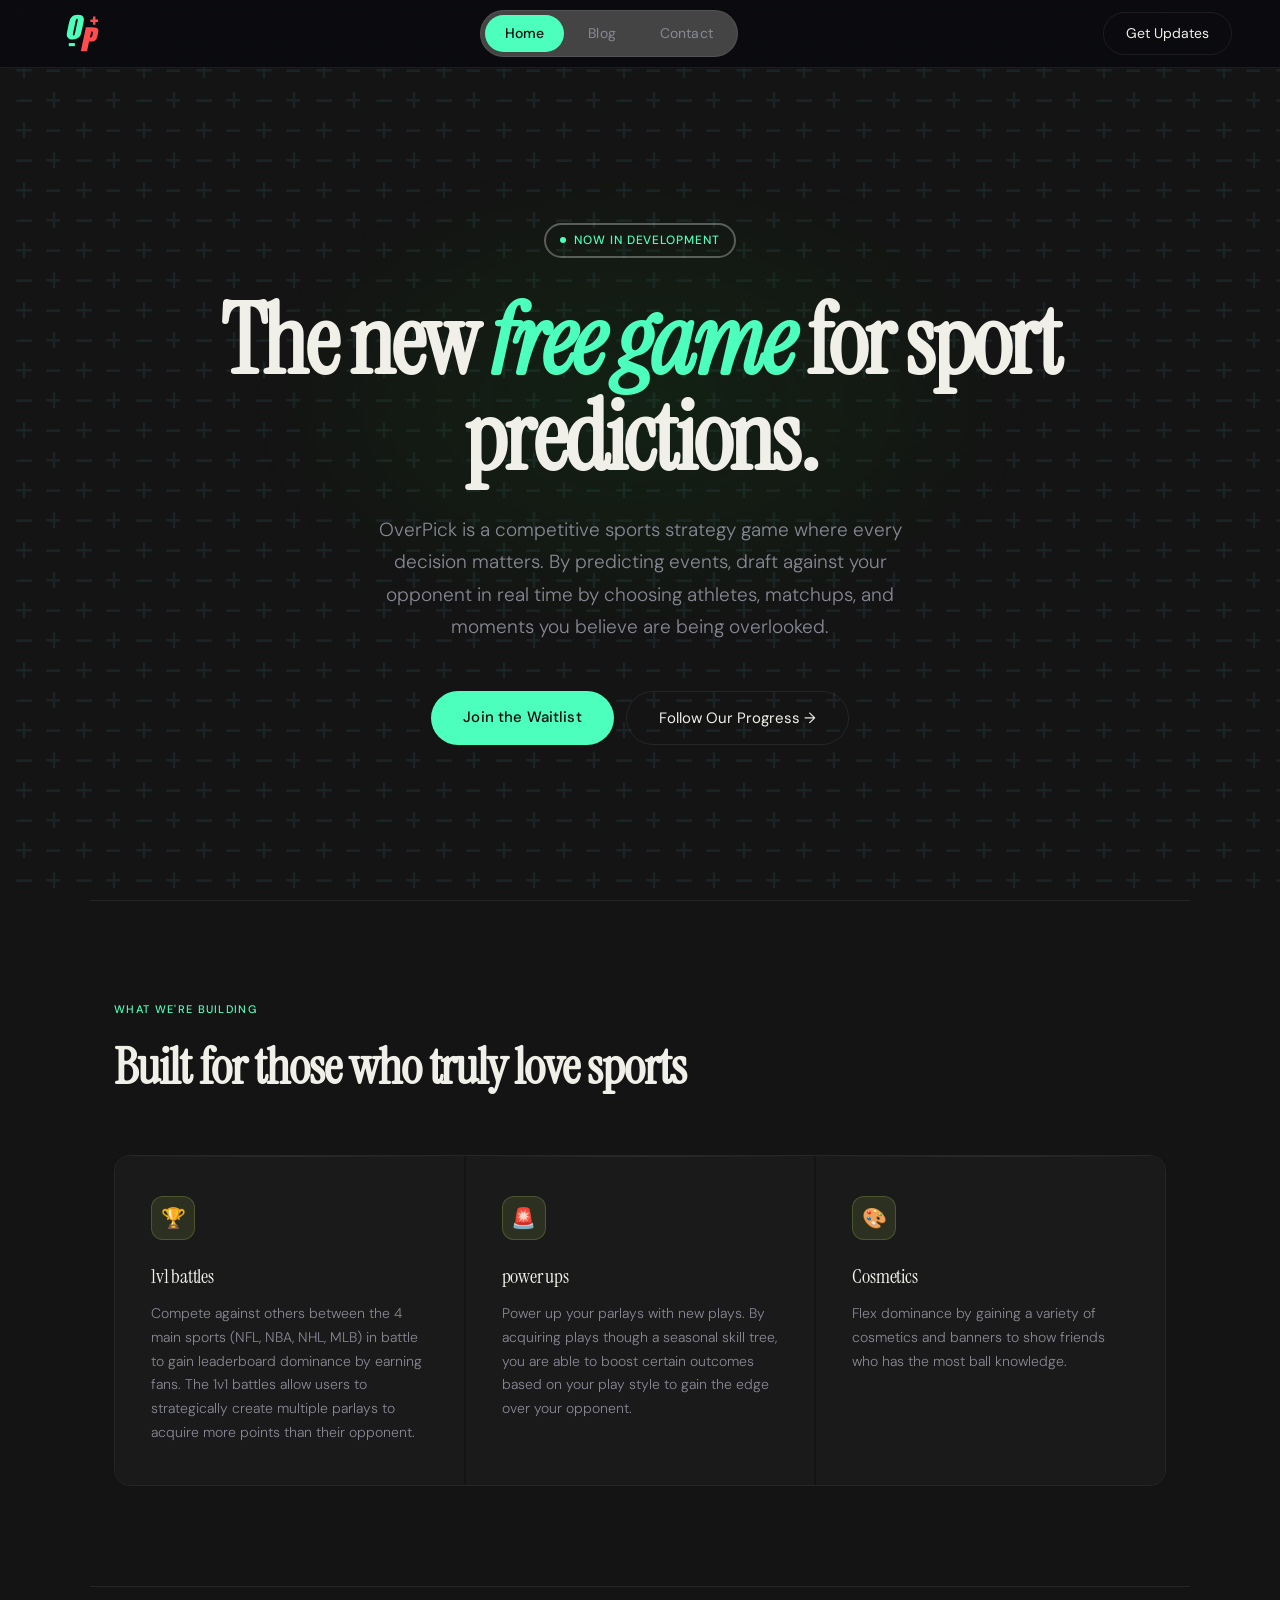
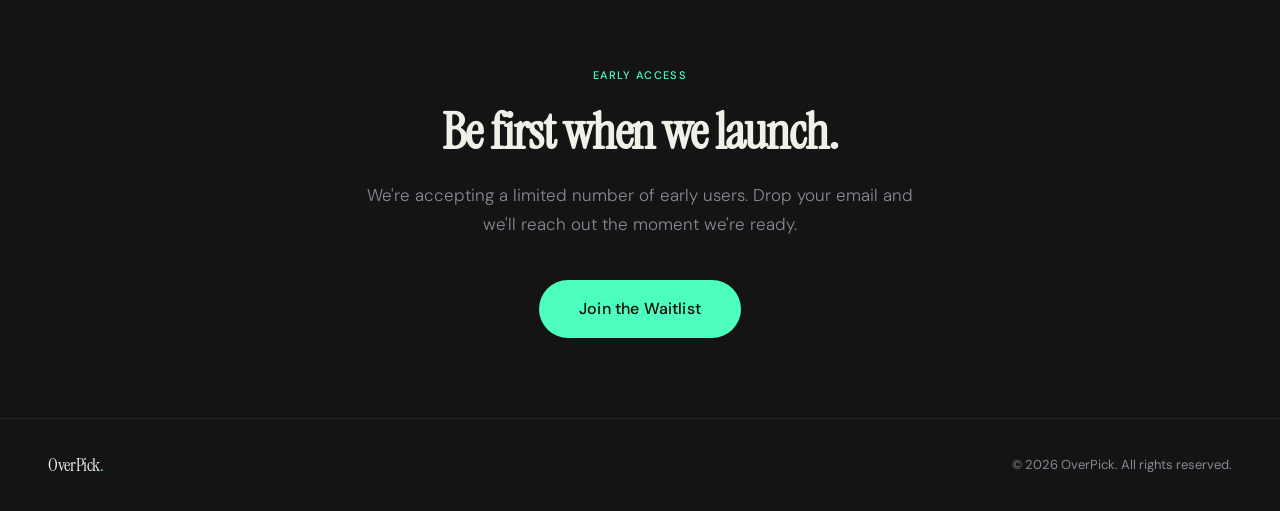
==== index.html @ cc649f31 "add favicon" ====
<!DOCTYPE html>
<html lang="en">
<head>
    <meta charset="UTF-8" />
    <meta name="viewport" content="width=device-width, initial-scale=1.0"/>
    <title>OverPick — The App</title>
    <link rel="preconnect" href="https://fonts.googleapis.com">
    <link rel="preconnect" href="https://fonts.gstatic.com" crossorigin>
    <link href="https://fonts.googleapis.com/css2?family=Instrument+Serif:ital@0;1&family=DM+Sans:ital,opsz,wght@0,9..40,300;0,9..40,400;0,9..40,500;1,9..40,300&display=swap" rel="stylesheet">
    <link rel="stylesheet" href="styles.css">
    <link rel="icon" type="image/x-icon" href="./images/OpLogo1.svg">
</head>
<body>

<!-- ── NAVIGATION ── -->
<nav>
    <a class="nav-logo" href="index.html"><img src="./images/OpLogo1.svg" alt="OverPick"></a>
    <div class="nav-tabs">
        <a class="nav-tab" href="index.html">Home</a>
        <a class="nav-tab" href="blog.html">Blog</a>
        <a class="nav-tab" href="contact.html">Contact</a>
    </div>
    <a class="nav-cta" href="contact.html">Get Updates</a>
</nav>

<!-- ── PAGE CONTENT ── -->
<div class="page-content">

    <!-- Hero -->
    <section class="hero">
        <div class="hero-glow"></div>
        <div class="hero-badge">
            <div class="hero-badge-dot"></div>
            Now in Development
        </div>
        <h1>The new <em>free game</em> for sport predictions.</h1>
        <p class="hero-sub">
            OverPick is a competitive sports strategy game where every decision matters.
            By predicting events, draft against your opponent in real time by choosing athletes, matchups, and moments you believe are being overlooked.
        </p>
        <div class="hero-buttons">
            <a class="btn-primary" href="contact.html">Join the Waitlist</a>
            <a class="btn-secondary" href="blog.html">Follow Our Progress →</a>
        </div>
    </section>

    <hr class="divider">

    <!-- Features -->
    <section class="section">
        <div class="section-label">What We're Building</div>
        <h2 class="section-title">Built for those who truly love sports</h2>
        <div class="features-grid">
            <div class="feature-card">
                <div class="feature-icon">🏆</div>
                <div class="feature-title">1v1 battles</div>
                <p class="feature-desc">
                    Compete against others between the 4 main sports (NFL, NBA, NHL, MLB) in battle to gain leaderboard dominance by earning fans.
                    The 1v1 battles allow users to strategically create multiple parlays to acquire more points than their opponent.
                </p>
            </div>
            <div class="feature-card">
                <div class="feature-icon">🚨</div>
                <div class="feature-title">power ups</div>
                <p class="feature-desc">
                    Power up your parlays with new plays. By acquiring plays though a seasonal skill tree,
                    you are able to boost certain outcomes based on your play style to gain the edge over your opponent.
                </p>
            </div>
            <div class="feature-card">
                <div class="feature-icon">🎨</div>
                <div class="feature-title">Cosmetics</div>
                <p class="feature-desc">Flex dominance by gaining a variety of cosmetics and banners to show friends who has the most ball knowledge.</p>
            </div>
        </div>
    </section>

    <hr class="divider">


    <!-- CTA Strip -->
    <section class="section" style="text-align: center; padding: 80px 24px;">
        <div class="section-label">Early Access</div>
        <h2 class="section-title" style="margin: 0 auto 20px;">Be first when we launch.</h2>
        <p class="section-body" style="margin: 0 auto 40px;">
            We're accepting a limited number of early users. Drop your email and we'll reach out the moment we're ready.
        </p>
        <a class="btn-primary" href="contact.html" style="font-size: 16px; padding: 16px 40px;">
            Join the Waitlist
        </a>
    </section>

    <footer>
        <div class="footer-logo">OverPick<span>.</span></div>
        <div class="footer-copy">© 2026 OverPick. All rights reserved.</div>
    </footer>

</div><!-- /.page-content -->

<script src="nav.js"></script>
</body>
</html>
---- styles.css ----
/* ══════════════════════════════════════════════
   style.css — Overpick shared stylesheet
   ══════════════════════════════════════════════ */

*, *::before, *::after { box-sizing: border-box; margin: 0; padding: 0; }

:root {
    --bg:     #141414;
    --bg2:    #1a1a1a;
    --bg3:    #444444;
    --border: rgba(255,255,255,0.08);
    --text:   #f0efe8;
    --muted:  #888895;
    --accent: #4DFFBC;
    --accent2:#FF4D4D;
    --serif:  'Instrument Serif', Georgia, serif;
    --sans:   'DM Sans', sans-serif;
}

html { scroll-behavior: smooth; }

body {
    background: var(--bg);
    color: var(--text);
    font-family: var(--sans);
    font-size: 16px;
    line-height: 1.6;
    min-height: 100vh;
    overflow-x: hidden;
}

/* ── NOISE OVERLAY ── */
body::after {
    content: '';
    position: fixed;
    inset: 0;
    pointer-events: none;
    z-index: -1;

    background-image: url("data:image/svg+xml,%3Csvg width='60' height='60' xmlns='http://www.w3.org/2000/svg'%3E%3Cstyle%3Etext%7Bfont-family:monospace;font-size:30px;fill:%2360d4f0;opacity:0.08;%7D%3C/style%3E%3Ctext x='15' y='20'%3E+%3C/text%3E%3Ctext x='45' y='20'%3E−%3C/text%3E%3Ctext x='15' y='50'%3E−%3C/text%3E%3Ctext x='45' y='50'%3E+%3C/text%3E%3C/svg%3E");

    background-repeat: repeat;
    animation: checkerMove 40s linear infinite;
}

@keyframes checkerMove {
    from {
        background-position: 0 0;
    }
    to {
        background-position: 500px 500px;
    }
}

/* ══════════════════════════════════════════════
   NAVIGATION
   ══════════════════════════════════════════════ */
nav {
    position: fixed;
    top: 0; left: 0; right: 0;
    z-index: 100;
    display: flex;
    align-items: center;
    justify-content: space-between;
    padding: 0 48px;
    height: 68px;
    background: rgba(10,10,15,0.85);
    backdrop-filter: blur(20px);
    border-bottom: 1px solid var(--border);
}

.nav-logo img {
    height: 50px;
    width: auto;
    display: block;
}

.nav-logo {
    font-family: var(--serif);
    font-size: 22px;
    letter-spacing: -0.02em;
    color: var(--text);
    text-decoration: none;
    cursor: pointer;
}

.nav-logo span { color: var(--accent); }

.nav-tabs {
    display: flex;
    gap: 4px;
    background: var(--bg3);
    border: 1px solid var(--border);
    border-radius: 100px;
    padding: 4px;
}

.nav-tab {
    padding: 7px 20px;
    border-radius: 100px;
    font-size: 14px;
    font-weight: 400;
    color: var(--muted);
    cursor: pointer;
    transition: all 0.2s ease;
    letter-spacing: 0.01em;
    border: none;
    background: none;
    font-family: var(--sans);
    text-decoration: none;
    display: inline-block;
}

.nav-tab:hover { color: var(--text); }

.nav-tab.active {
    background: var(--accent);
    color: #0a0a0f;
    font-weight: 500;
}

.nav-cta {
    padding: 9px 22px;
    background: transparent;
    border: 1px solid var(--border);
    border-radius: 100px;
    color: var(--text);
    font-size: 14px;
    font-family: var(--sans);
    cursor: pointer;
    transition: all 0.2s ease;
    text-decoration: none;
    display: inline-block;
}

.nav-cta:hover {
    border-color: var(--accent);
    color: var(--accent);
}

/* ══════════════════════════════════════════════
   PAGE WRAPPER & ANIMATION
   ══════════════════════════════════════════════ */
.page-content {
    padding-top: 68px;
    animation: fadeIn 0.4s ease;
}

@keyframes fadeIn {
    from { opacity: 0; transform: translateY(10px); }
    to   { opacity: 1; transform: translateY(0); }
}

/* ══════════════════════════════════════════════
   SHARED COMPONENTS
   ══════════════════════════════════════════════ */

/* Divider */
.divider {
    max-width: 1100px;
    margin: 0 auto;
    border: none;
    border-top: 1px solid var(--border);
}

/* Section */
.section {
    max-width: 1100px;
    margin: 0 auto;
    padding: 100px 24px;
}

.section-label {
    font-size: 11px;
    font-weight: 500;
    letter-spacing: 0.12em;
    text-transform: uppercase;
    color: var(--accent);
    margin-bottom: 20px;
}

.section-title {
    font-family: var(--serif);
    font-size: clamp(32px, 4vw, 52px);
    line-height: 1.1;
    letter-spacing: -0.02em;
    margin-bottom: 20px;
}

.section-body {
    color: var(--muted);
    max-width: 580px;
    line-height: 1.75;
    font-weight: 300;
    font-size: 17px;
}

/* Buttons */
.btn-primary {
    padding: 14px 32px;
    background: var(--accent);
    color: #0a0a0f;
    border: none;
    border-radius: 100px;
    font-size: 15px;
    font-weight: 500;
    font-family: var(--sans);
    cursor: pointer;
    transition: all 0.2s ease;
    letter-spacing: 0.01em;
    text-decoration: none;
    display: inline-block;
}

.btn-primary:hover {
    transform: translateY(-2px);
    box-shadow: 0 8px 32px rgba(200,240,96,0.25);
}

.btn-secondary {
    padding: 14px 32px;
    background: transparent;
    color: var(--text);
    border: 1px solid var(--border);
    border-radius: 100px;
    font-size: 15px;
    font-family: var(--sans);
    cursor: pointer;
    transition: all 0.2s ease;
    text-decoration: none;
    display: inline-block;
}

.btn-secondary:hover { border-color: var(--text); }

/* Footer */
footer {
    border-top: 1px solid var(--border);
    padding: 32px 48px;
    display: flex;
    align-items: center;
    justify-content: space-between;
    flex-wrap: wrap;
    gap: 16px;
}

.footer-logo {
    font-family: var(--serif);
    font-size: 18px;
    letter-spacing: -0.02em;
}

.footer-logo span { color: var(--accent); }
.footer-copy { font-size: 13px; color: var(--muted); }

/* ══════════════════════════════════════════════
   HOME PAGE
   ══════════════════════════════════════════════ */

/* Hero */
.hero {
    position: relative;
    min-height: calc(100vh - 68px);
    display: flex;
    flex-direction: column;
    justify-content: center;
    align-items: center;
    text-align: center;
    padding: 80px 24px;
    overflow: hidden;
}

.hero-glow {
    position: absolute;
    top: 10%;
    left: 50%;
    transform: translateX(-50%);
    width: 800px;
    height: 500px;
    background: radial-gradient(ellipse at center, rgba(0,200,20,0.08) 0%, transparent 70%);
    pointer-events: none;
}

.hero-badge {
    display: inline-flex;
    align-items: center;
    gap: 8px;
    padding: 6px 14px;
    border: 2px solid rgba(255,255,255,0.3);
    border-radius: 100px;
    font-size: 12px;
    font-weight: 500;
    color: var(--accent);
    letter-spacing: 0.08em;
    text-transform: uppercase;
    margin-bottom: 36px;
    animation: fadeIn 0.6s ease 0.1s both;
}

.hero-badge-dot {
    width: 6px;
    height: 6px;
    border-radius: 50%;
    background: var(--accent);
    animation: pulse 2s ease infinite;
}

@keyframes pulse {
    0%, 100% { opacity: 1; transform: scale(1); }
    50%       { opacity: 0.5; transform: scale(0.8); }
}

.hero h1 {
    font-family: var(--serif);
    font-size: clamp(52px, 8vw, 96px);
    line-height: 1.0;
    letter-spacing: -0.03em;
    margin-bottom: 28px;
    max-width: 900px;
    animation: fadeIn 0.6s ease 0.2s both;
}

.hero h1 em {
    font-style: italic;
    color: var(--accent);
}

.hero-sub {
    font-size: clamp(16px, 2vw, 19px);
    color: var(--muted);
    max-width: 560px;
    line-height: 1.7;
    margin-bottom: 48px;
    font-weight: 300;
    animation: fadeIn 0.6s ease 0.3s both;
}

.hero-buttons {
    display: flex;
    gap: 12px;
    flex-wrap: wrap;
    justify-content: center;
    animation: fadeIn 0.6s ease 0.4s both;
}

/* Features grid */
.features-grid {
    display: grid;
    grid-template-columns: repeat(auto-fit, minmax(280px, 1fr));
    gap: 2px;
    margin-top: 60px;
    border: 1px solid var(--border);
    border-radius: 16px;
    overflow: hidden;
}

.feature-card {
    background: var(--bg2);
    padding: 40px 36px;
    transition: background 0.2s ease;
    position: relative;
    overflow: hidden;
}

.feature-card::before {
    content: '';
    position: absolute;
    top: 0; left: 0; right: 0;
    height: 1px;
    background: linear-gradient(90deg, transparent, var(--border), transparent);
}

.feature-card:hover { background: var(--bg3); }

.feature-icon {
    width: 44px;
    height: 44px;
    border-radius: 12px;
    background: rgba(200,240,96,0.1);
    border: 1px solid rgba(200,240,96,0.2);
    display: flex;
    align-items: center;
    justify-content: center;
    font-size: 20px;
    margin-bottom: 20px;
}

.feature-title {
    font-family: var(--serif);
    font-size: 20px;
    margin-bottom: 10px;
    letter-spacing: -0.01em;
}

.feature-desc {
    color: var(--muted);
    font-size: 14px;
    line-height: 1.7;
    font-weight: 300;
}

/* Big quote */
.quote-section {
    padding: 100px 24px;
    text-align: center;
}

.big-quote {
    font-family: var(--serif);
    font-size: clamp(28px, 4vw, 52px);
    line-height: 1.2;
    letter-spacing: -0.02em;
    max-width: 820px;
    margin: 0 auto 24px;
}

.big-quote em {
    color: var(--accent);
    font-style: italic;
}

/* ══════════════════════════════════════════════
   BLOG PAGE
   ══════════════════════════════════════════════ */

.blog-header {
    padding: 80px 24px 60px;
    max-width: 1100px;
    margin: 0 auto;
    border-bottom: 1px solid var(--border);
}

.blog-posts {
    max-width: 1100px;
    margin: 0 auto;
    padding: 60px 24px;
    display: flex;
    flex-direction: column;
    gap: 12px;
}

.blog-post {
    background: var(--bg2);
    border: 1px solid var(--border);
    border-radius: 12px;
    padding: 40px;
    display: grid;
    grid-template-columns: 120px 1fr;
    gap: 40px;
    transition: background 0.2s ease, transform 0.2s ease;
    cursor: pointer;
}

.blog-post:hover { background: var(--bg3); transform: translateX(4px); }

.post-date {
    font-size: 12px;
    color: var(--muted);
    letter-spacing: 0.06em;
    text-transform: uppercase;
    line-height: 1.5;
    padding-top: 4px;
}

.post-tag {
    display: inline-block;
    padding: 3px 10px;
    border-radius: 100px;
    font-size: 11px;
    font-weight: 500;
    letter-spacing: 0.06em;
    text-transform: uppercase;
    margin-bottom: 12px;
}

.tag-update       { background: rgba(200,240,96,0.12);  color: var(--accent); }
.tag-milestone    { background: rgba(96,212,240,0.12);  color: var(--accent2); }
.tag-announcement { background: rgba(255,180,96,0.12);  color: #ffb460; }

.post-title {
    font-family: var(--serif);
    font-size: 22px;
    letter-spacing: -0.01em;
    line-height: 1.3;
    margin-bottom: 10px;
}

.post-excerpt {
    color: var(--muted);
    font-size: 14px;
    line-height: 1.75;
    font-weight: 300;
}

.post-body {
    display: none;
    margin-top: 20px;
    padding-top: 20px;
    border-top: 1px solid var(--border);
    color: var(--muted);
    font-size: 15px;
    line-height: 1.8;
    font-weight: 300;
}

.post-body.open {
    display: block;
    animation: fadeIn 0.3s ease;
}

.read-more {
    display: inline-flex;
    align-items: center;
    gap: 6px;
    margin-top: 14px;
    font-size: 13px;
    color: var(--accent);
    font-weight: 500;
}

.read-more-arrow { transition: transform 0.2s ease; }
.blog-post.expanded .read-more-arrow { transform: rotate(90deg); }

/* ══════════════════════════════════════════════
   CONTACT PAGE
   ══════════════════════════════════════════════ */

.contact-wrap {
    max-width: 600px;
    margin: 0 auto;
    padding: 100px 24px;
}

.contact-title {
    font-family: var(--serif);
    font-size: clamp(38px, 5vw, 60px);
    letter-spacing: -0.03em;
    line-height: 1.05;
    margin-bottom: 18px;
}

.contact-title em { color: var(--accent); font-style: italic; }

.contact-sub {
    color: var(--muted);
    font-size: 17px;
    font-weight: 300;
    line-height: 1.7;
    margin-bottom: 52px;
}

.form-group { margin-bottom: 20px; }

.form-label {
    display: block;
    font-size: 12px;
    font-weight: 500;
    letter-spacing: 0.08em;
    text-transform: uppercase;
    color: var(--muted);
    margin-bottom: 10px;
}

.form-input,
.form-textarea {
    width: 100%;
    padding: 14px 18px;
    background: var(--bg2);
    border: 1px solid var(--border);
    border-radius: 10px;
    color: var(--text);
    font-family: var(--sans);
    font-size: 15px;
    font-weight: 300;
    transition: border-color 0.2s ease, box-shadow 0.2s ease;
    outline: none;
    resize: vertical;
}

.form-input::placeholder,
.form-textarea::placeholder { color: var(--muted); opacity: 0.6; }

.form-input:focus,
.form-textarea:focus {
    border-color: var(--accent);
    box-shadow: 0 0 0 3px rgba(200,240,96,0.08);
}

.form-textarea { min-height: 120px; }

.form-submit {
    width: 100%;
    padding: 16px;
    background: var(--accent);
    color: #0a0a0f;
    border: none;
    border-radius: 10px;
    font-size: 15px;
    font-weight: 500;
    font-family: var(--sans);
    cursor: pointer;
    transition: all 0.2s ease;
    margin-top: 8px;
    letter-spacing: 0.01em;
}

.form-submit:hover {
    transform: translateY(-2px);
    box-shadow: 0 8px 32px rgba(200,240,96,0.25);
}

.form-submit:active { transform: translateY(0); }

.form-success {
    display: none;
    text-align: center;
    padding: 48px 24px;
    animation: fadeIn 0.4s ease;
}

.form-success.show { display: block; }

.success-icon {
    width: 64px;
    height: 64px;
    border-radius: 50%;
    background: rgba(200,240,96,0.1);
    border: 1px solid rgba(200,240,96,0.3);
    display: flex;
    align-items: center;
    justify-content: center;
    font-size: 28px;
    margin: 0 auto 24px;
}

.success-title {
    font-family: var(--serif);
    font-size: 28px;
    margin-bottom: 10px;
}

.success-sub { color: var(--muted); font-weight: 300; }

.privacy-note {
    font-size: 12px;
    color: var(--muted);
    text-align: center;
    margin-top: 16px;
    opacity: 0.7;
}

.social-row {
    display: flex;
    gap: 12px;
    margin-top: 52px;
    padding-top: 40px;
    border-top: 1px solid var(--border);
}

.social-link {
    display: flex;
    align-items: center;
    gap: 8px;
    padding: 10px 18px;
    border: 1px solid var(--border);
    border-radius: 100px;
    font-size: 13px;
    color: var(--muted);
    text-decoration: none;
    transition: all 0.2s ease;
    cursor: pointer;
}

.social-link:hover {
    color: var(--text);
    border-color: rgba(255,255,255,0.2);
}

.form-submit.loading {
    opacity: 0.75;
    cursor: not-allowed;
    pointer-events: none;
}

.spinner {
    display: inline-block;
    width: 14px;
    height: 14px;
    border: 2px solid rgba(255, 255, 255, 0.4);
    border-top-color: white;
    border-radius: 50%;
    animation: spin 0.7s linear infinite;
    vertical-align: middle;
    margin-right: 8px;
}

@keyframes spin {
    to { transform: rotate(360deg); }
}

/* ══════════════════════════════════════════════
   RESPONSIVE
   ══════════════════════════════════════════════ */
@media (max-width: 700px) {
    nav { padding: 0 20px; }
    .nav-cta { display: none; }
    .blog-post { grid-template-columns: 1fr; gap: 8px; }
    .post-date { padding-top: 0; }
    footer { padding: 24px 20px; flex-direction: column; text-align: center; }
}

@media (max-width: 480px) {
    .nav-tab { padding: 7px 14px; font-size: 13px; }
}
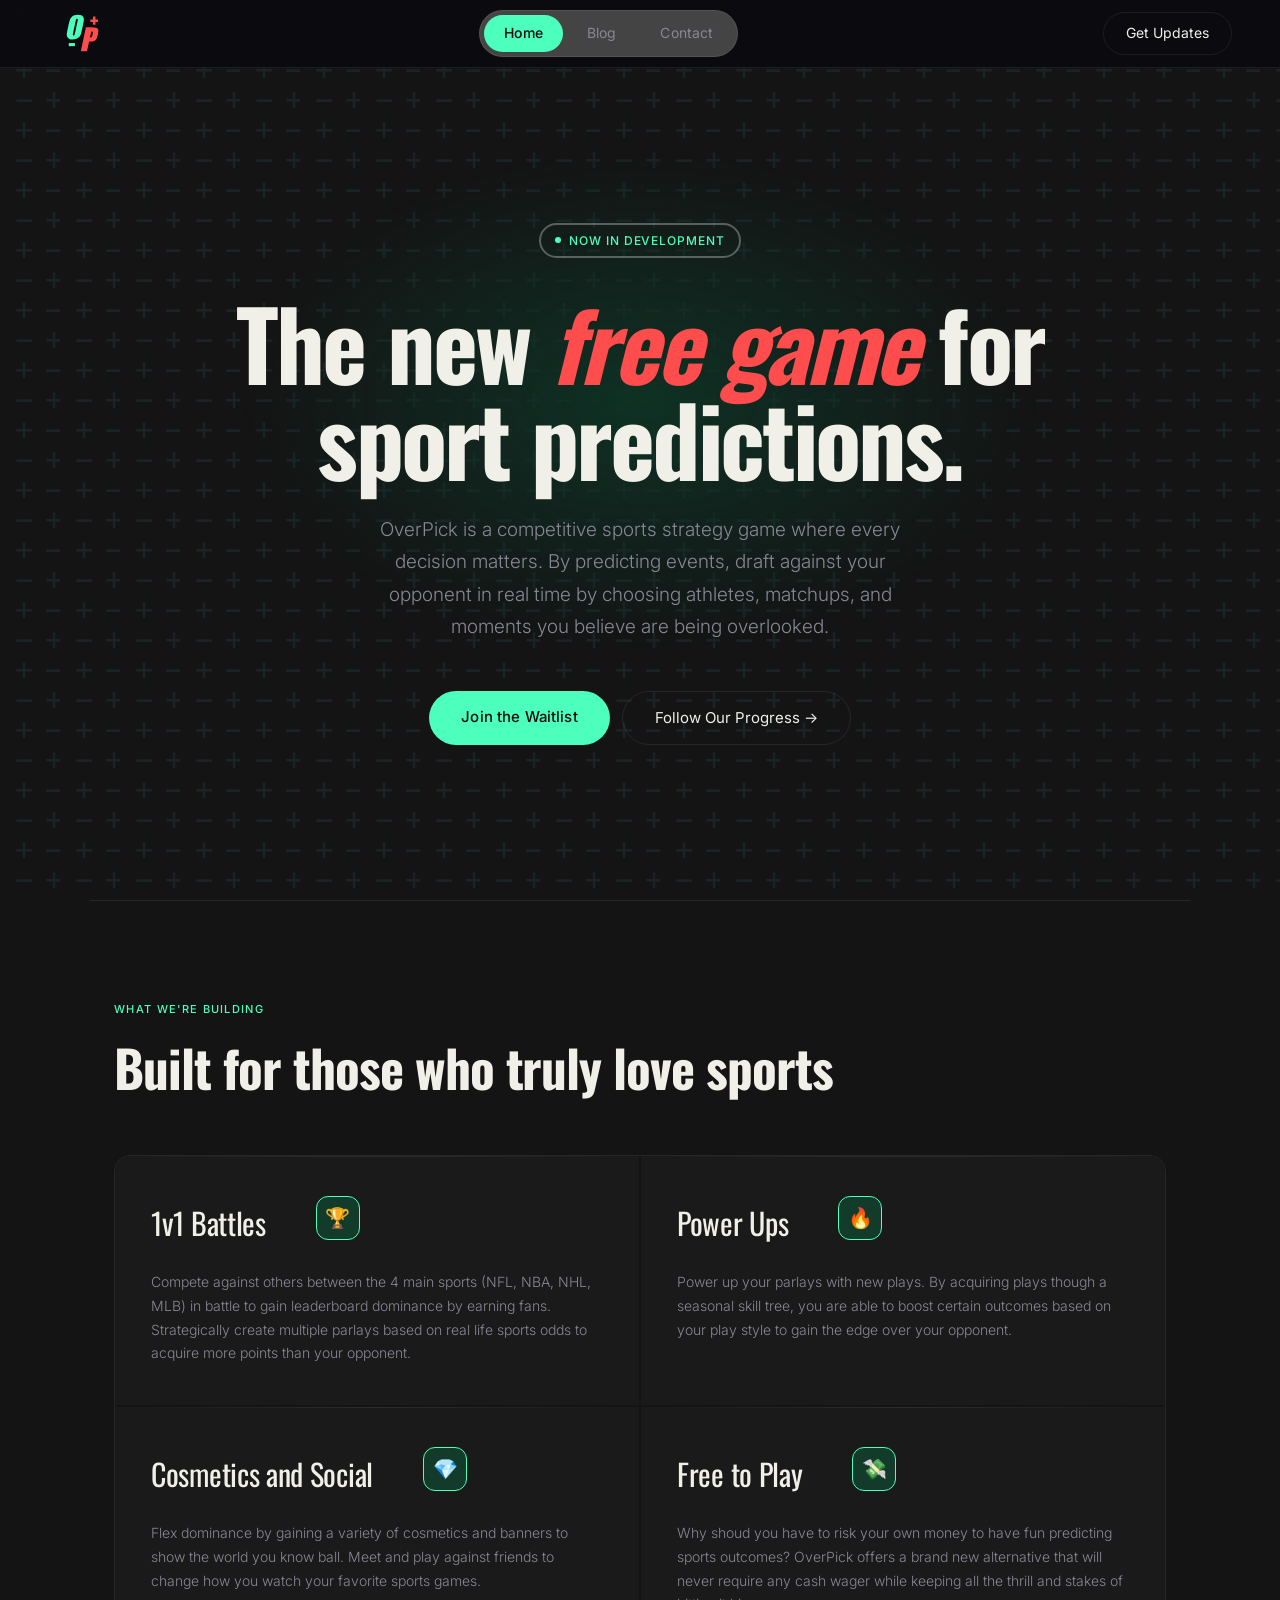
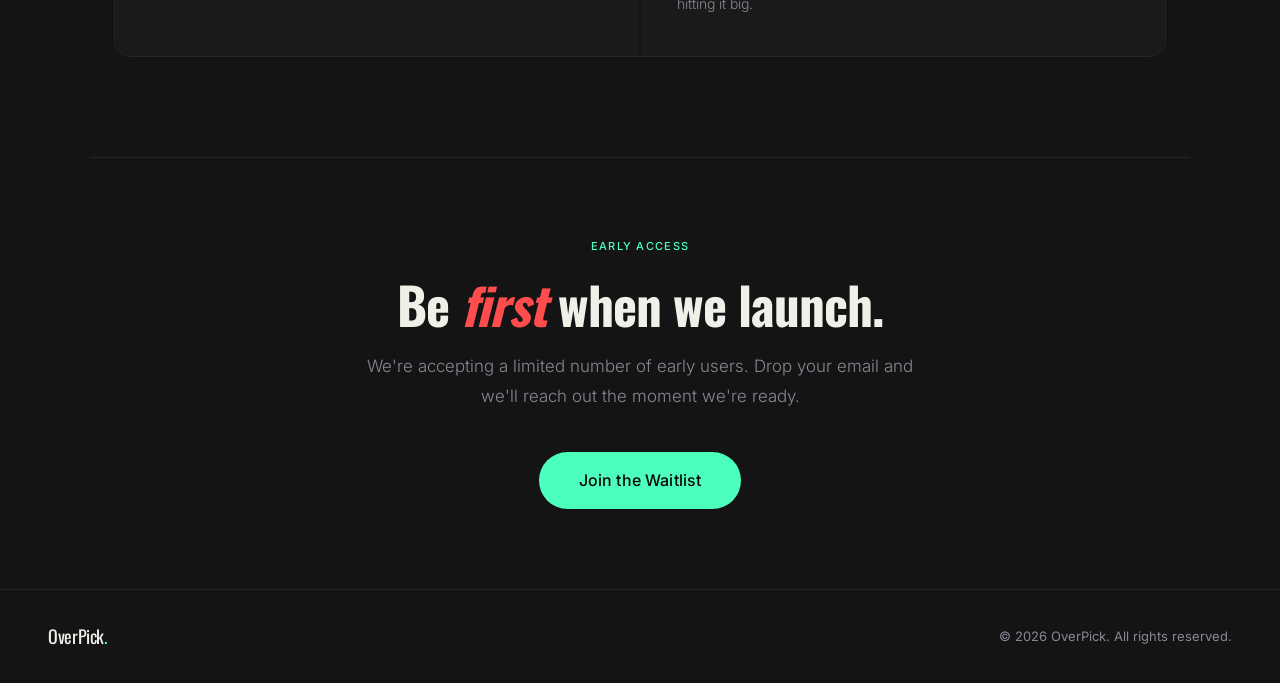
==== commit 5a3b597a: "Added new fonts, updated feature cards, added blog post, changed em colors to accent 2, added accent" ====
--- a/index.html
+++ b/index.html
@@ -6,9 +6,11 @@
     <title>OverPick — The App</title>
     <link rel="preconnect" href="https://fonts.googleapis.com">
     <link rel="preconnect" href="https://fonts.gstatic.com" crossorigin>
+    <link href="https://fonts.googleapis.com/css2?family=Inter:wght@300;400;500;600;700&display=swap" rel="stylesheet">
+    <link href="https://fonts.googleapis.com/css2?family=Anton&display=swap" rel="stylesheet">
+    <link href="https://fonts.googleapis.com/css2?family=Oswald:wght@300;400;500;600;700&display=swap" rel="stylesheet">
     <link href="https://fonts.googleapis.com/css2?family=Instrument+Serif:ital@0;1&family=DM+Sans:ital,opsz,wght@0,9..40,300;0,9..40,400;0,9..40,500;1,9..40,300&display=swap" rel="stylesheet">
     <link rel="stylesheet" href="styles.css">
-    <link rel="icon" type="image/x-icon" href="./images/OpLogo1.svg">
 </head>
 <body>
 
@@ -52,25 +54,45 @@
         <h2 class="section-title">Built for those who truly love sports</h2>
         <div class="features-grid">
             <div class="feature-card">
-                <div class="feature-icon">🏆</div>
-                <div class="feature-title">1v1 battles</div>
+                <div class="feature-header">
+                    <div class="feature-title">1v1 Battles</div>
+                    <div class="feature-icon">🏆</div>
+                </div>
                 <p class="feature-desc">
                     Compete against others between the 4 main sports (NFL, NBA, NHL, MLB) in battle to gain leaderboard dominance by earning fans.
-                    The 1v1 battles allow users to strategically create multiple parlays to acquire more points than their opponent.
+                    Strategically create multiple parlays based on real life sports odds to acquire more points than your opponent.
                 </p>
             </div>
             <div class="feature-card">
-                <div class="feature-icon">🚨</div>
-                <div class="feature-title">power ups</div>
+                <div class="feature-header">
+                    <div class="feature-title">Power Ups</div>
+                    <div class="feature-icon">🔥</div>
+                </div>
                 <p class="feature-desc">
                     Power up your parlays with new plays. By acquiring plays though a seasonal skill tree,
                     you are able to boost certain outcomes based on your play style to gain the edge over your opponent.
                 </p>
             </div>
             <div class="feature-card">
-                <div class="feature-icon">🎨</div>
-                <div class="feature-title">Cosmetics</div>
-                <p class="feature-desc">Flex dominance by gaining a variety of cosmetics and banners to show friends who has the most ball knowledge.</p>
+                <div class="feature-header">
+                    <div class="feature-title">Cosmetics and Social</div>
+                    <div class="feature-icon">💎</div>
+                </div>
+                <p class="feature-desc">Flex dominance by gaining a variety of cosmetics and banners to show the world you know ball.
+                    Meet and play against friends to change how you watch your favorite sports games.
+                </p>
+
+            </div>
+            <div class="feature-card">
+                <div class="feature-header">
+                    <div class="feature-title">Free to Play</div>
+                    <div class="feature-icon">💸</div>
+                </div>
+                <p class="feature-desc">Why shoud you have to risk your own money to have fun predicting sports outcomes? OverPick
+                    offers a brand new alternative that will never require any cash wager while keeping all the thrill and stakes 
+                    of hitting it big. 
+                </p>
+
             </div>
         </div>
     </section>
@@ -81,7 +103,7 @@
     <!-- CTA Strip -->
     <section class="section" style="text-align: center; padding: 80px 24px;">
         <div class="section-label">Early Access</div>
-        <h2 class="section-title" style="margin: 0 auto 20px;">Be first when we launch.</h2>
+        <h2 class="section-title" style="margin: 0 auto 20px;">Be <em>first</em> when we launch.</h2>
         <p class="section-body" style="margin: 0 auto 40px;">
             We're accepting a limited number of early users. Drop your email and we'll reach out the moment we're ready.
         </p>
--- a/styles.css
+++ b/styles.css
@@ -13,8 +13,9 @@
     --muted:  #888895;
     --accent: #4DFFBC;
     --accent2:#FF4D4D;
-    --serif:  'Instrument Serif', Georgia, serif;
-    --sans:   'DM Sans', sans-serif;
+    --serif:  'Oswald', Georgia, serif;
+    --sans:   'Inter', sans-serif;
+    --sportbold: 'Anton', sans-serif;
 }
 
 html { scroll-behavior: smooth; }
@@ -185,6 +186,11 @@
     line-height: 1.1;
     letter-spacing: -0.02em;
     margin-bottom: 20px;
+}
+
+.section-title em {
+    font-style: italic;
+    color: var(--accent2);
 }
 
 .section-body {
@@ -277,7 +283,7 @@
     transform: translateX(-50%);
     width: 800px;
     height: 500px;
-    background: radial-gradient(ellipse at center, rgba(0,200,20,0.08) 0%, transparent 70%);
+    background: radial-gradient(ellipse at center, #0f3225 0%, transparent 70%);
     pointer-events: none;
 }
 
@@ -322,7 +328,7 @@
 
 .hero h1 em {
     font-style: italic;
-    color: var(--accent);
+    color: var(--accent2);
 }
 
 .hero-sub {
@@ -346,12 +352,20 @@
 /* Features grid */
 .features-grid {
     display: grid;
-    grid-template-columns: repeat(auto-fit, minmax(280px, 1fr));
+    grid-template-columns: repeat(auto-fit, minmax(380px, 1fr));
     gap: 2px;
     margin-top: 60px;
     border: 1px solid var(--border);
     border-radius: 16px;
     overflow: hidden;
+}
+
+.feature-header {
+    display: flex;
+    align-items: center;
+    justify-content: flex-start;  /* instead of space-between */
+    gap: 50px;                     /* controls spacing */
+    margin-bottom: 10px;
 }
 
 .feature-card {
@@ -376,8 +390,8 @@
     width: 44px;
     height: 44px;
     border-radius: 12px;
-    background: rgba(200,240,96,0.1);
-    border: 1px solid rgba(200,240,96,0.2);
+    background: #123b2b;
+    border: 1px solid var(--accent);
     display: flex;
     align-items: center;
     justify-content: center;
@@ -387,7 +401,7 @@
 
 .feature-title {
     font-family: var(--serif);
-    font-size: 20px;
+    font-size: 30px;
     margin-bottom: 10px;
     letter-spacing: -0.01em;
 }
@@ -474,8 +488,8 @@
 }
 
 .tag-update       { background: rgba(200,240,96,0.12);  color: var(--accent); }
-.tag-milestone    { background: rgba(96,212,240,0.12);  color: var(--accent2); }
-.tag-announcement { background: rgba(255,180,96,0.12);  color: #ffb460; }
+.tag-milestone    { background: rgba(96,212,240,0.12);  color: #ffb460; }
+.tag-announcement { background: rgba(255,180,96,0.12);  color: var(--accent2); }
 
 .post-title {
     font-family: var(--serif);
@@ -539,7 +553,7 @@
     margin-bottom: 18px;
 }
 
-.contact-title em { color: var(--accent); font-style: italic; }
+.contact-title em { color: var(--accent2); font-style: italic; }
 
 .contact-sub {
     color: var(--muted);
@@ -676,28 +690,6 @@
     border-color: rgba(255,255,255,0.2);
 }
 
-.form-submit.loading {
-    opacity: 0.75;
-    cursor: not-allowed;
-    pointer-events: none;
-}
-
-.spinner {
-    display: inline-block;
-    width: 14px;
-    height: 14px;
-    border: 2px solid rgba(255, 255, 255, 0.4);
-    border-top-color: white;
-    border-radius: 50%;
-    animation: spin 0.7s linear infinite;
-    vertical-align: middle;
-    margin-right: 8px;
-}
-
-@keyframes spin {
-    to { transform: rotate(360deg); }
-}
-
 /* ══════════════════════════════════════════════
    RESPONSIVE
    ══════════════════════════════════════════════ */
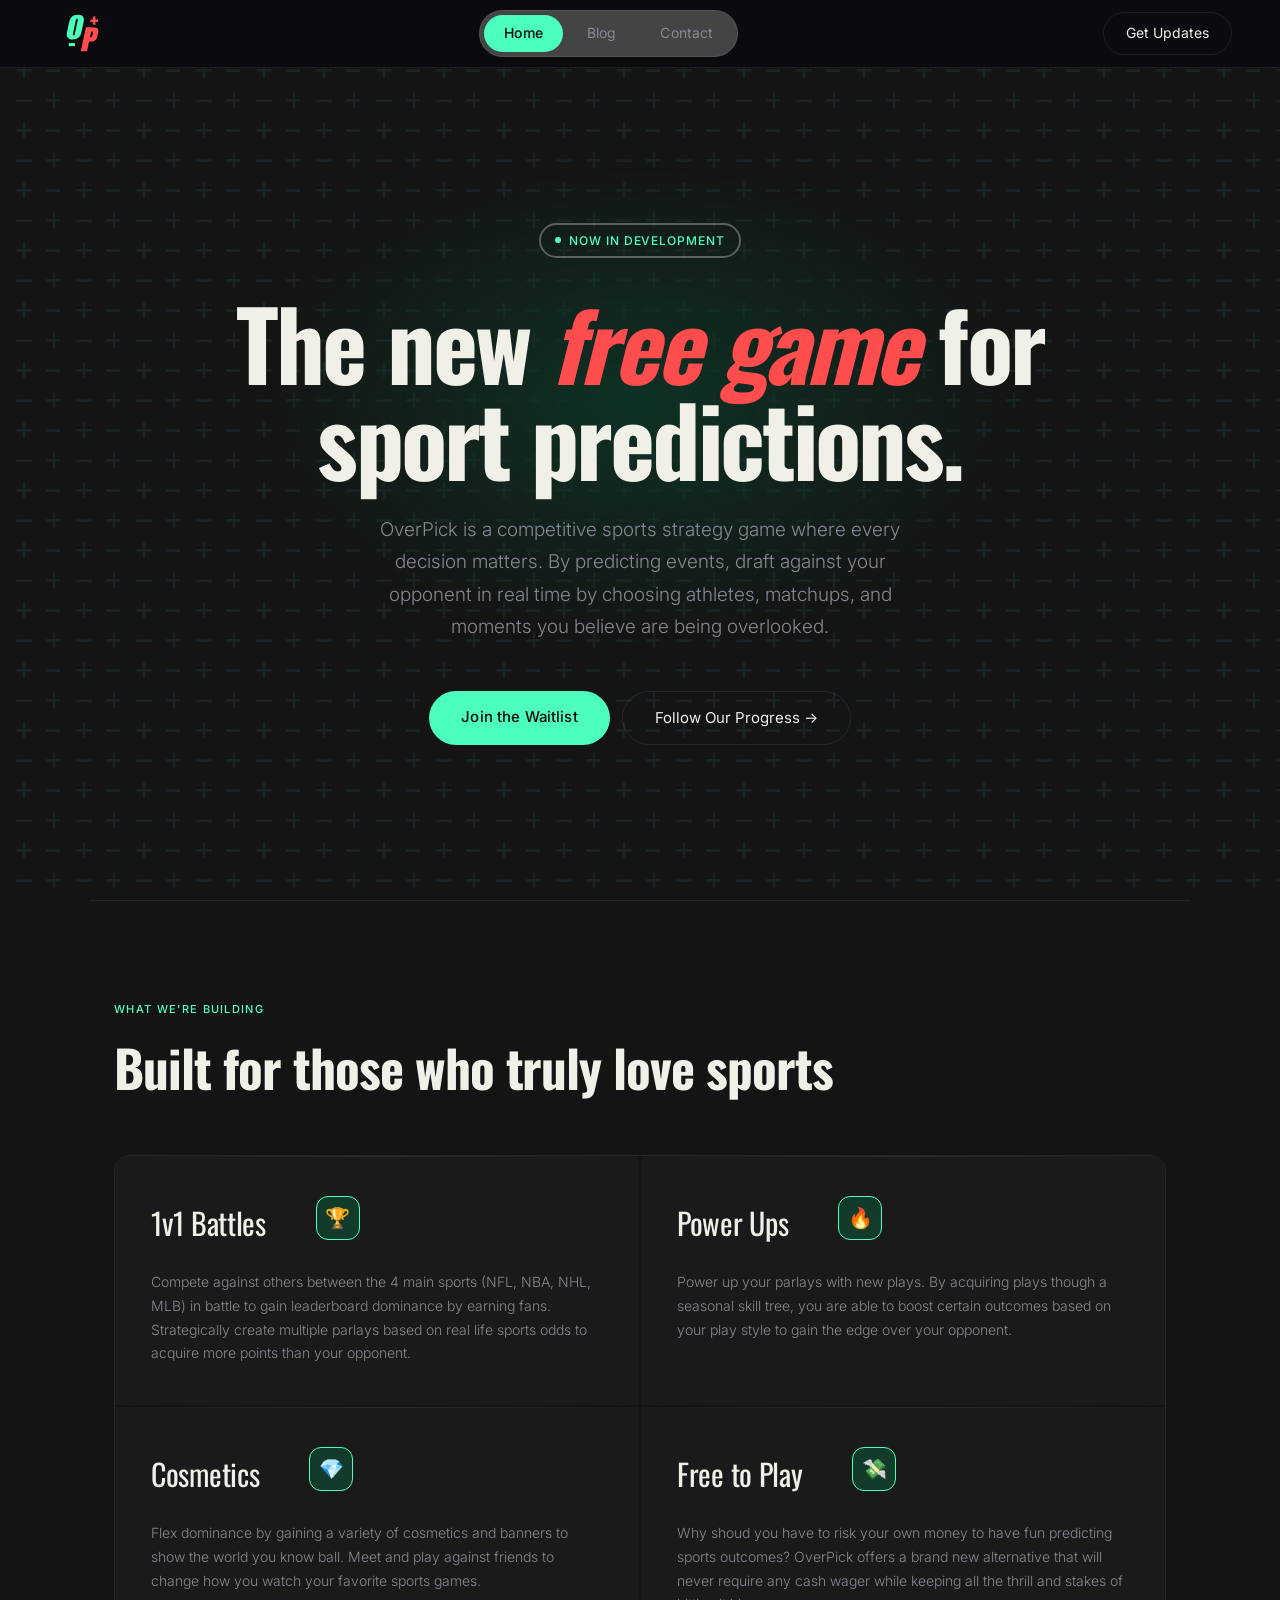
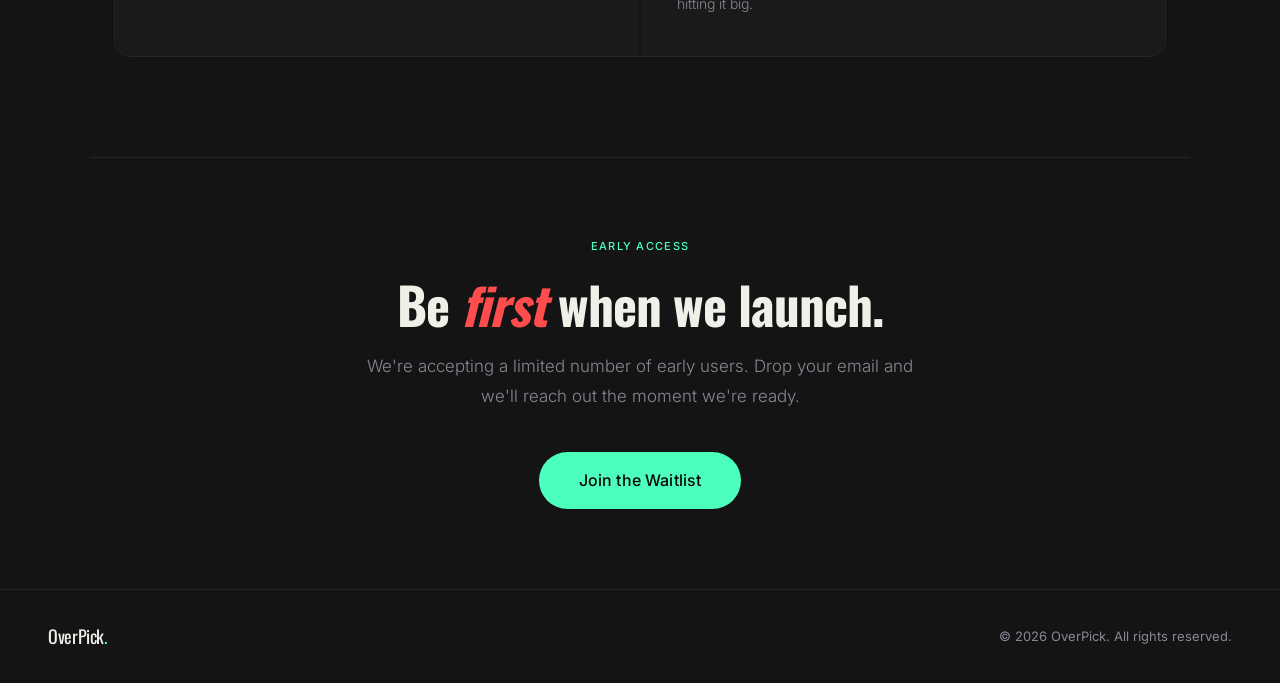
==== commit 69f88afb: "fix mobile" ====
--- a/index.html
+++ b/index.html
@@ -11,6 +11,7 @@
     <link href="https://fonts.googleapis.com/css2?family=Oswald:wght@300;400;500;600;700&display=swap" rel="stylesheet">
     <link href="https://fonts.googleapis.com/css2?family=Instrument+Serif:ital@0;1&family=DM+Sans:ital,opsz,wght@0,9..40,300;0,9..40,400;0,9..40,500;1,9..40,300&display=swap" rel="stylesheet">
     <link rel="stylesheet" href="styles.css">
+    <link rel="icon" type="image/x-icon" href="./images/OpLogo1.svg">
 </head>
 <body>
 
@@ -75,7 +76,7 @@
             </div>
             <div class="feature-card">
                 <div class="feature-header">
-                    <div class="feature-title">Cosmetics and Social</div>
+                    <div class="feature-title">Cosmetics</div>
                     <div class="feature-icon">💎</div>
                 </div>
                 <p class="feature-desc">Flex dominance by gaining a variety of cosmetics and banners to show the world you know ball.
--- a/styles.css
+++ b/styles.css
@@ -690,6 +690,28 @@
     border-color: rgba(255,255,255,0.2);
 }
 
+.form-submit.loading {
+    opacity: 0.75;
+    cursor: not-allowed;
+    pointer-events: none;
+}
+
+.spinner {
+    display: inline-block;
+    width: 14px;
+    height: 14px;
+    border: 2px solid rgba(255, 255, 255, 0.4);
+    border-top-color: white;
+    border-radius: 50%;
+    animation: spin 0.7s linear infinite;
+    vertical-align: middle;
+    margin-right: 8px;
+}
+
+@keyframes spin {
+    to { transform: rotate(360deg); }
+}
+
 /* ══════════════════════════════════════════════
    RESPONSIVE
    ══════════════════════════════════════════════ */
